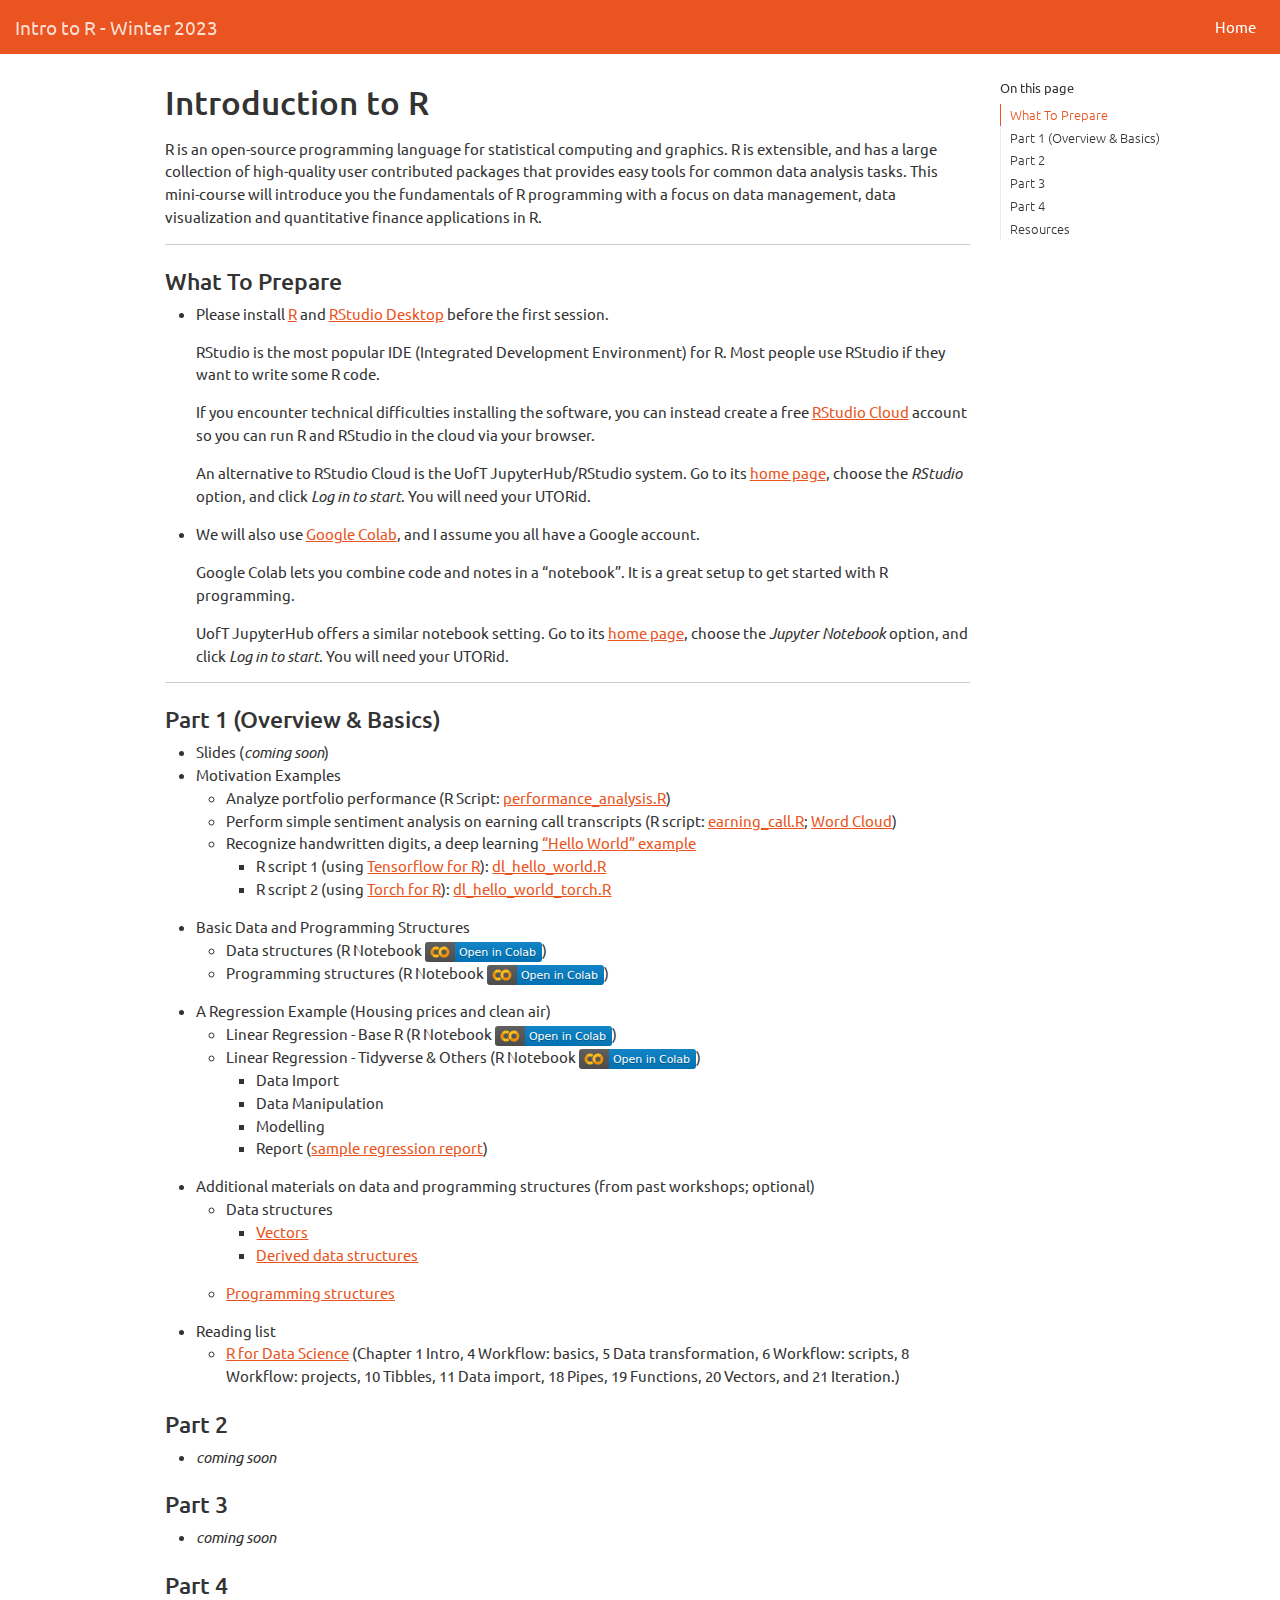
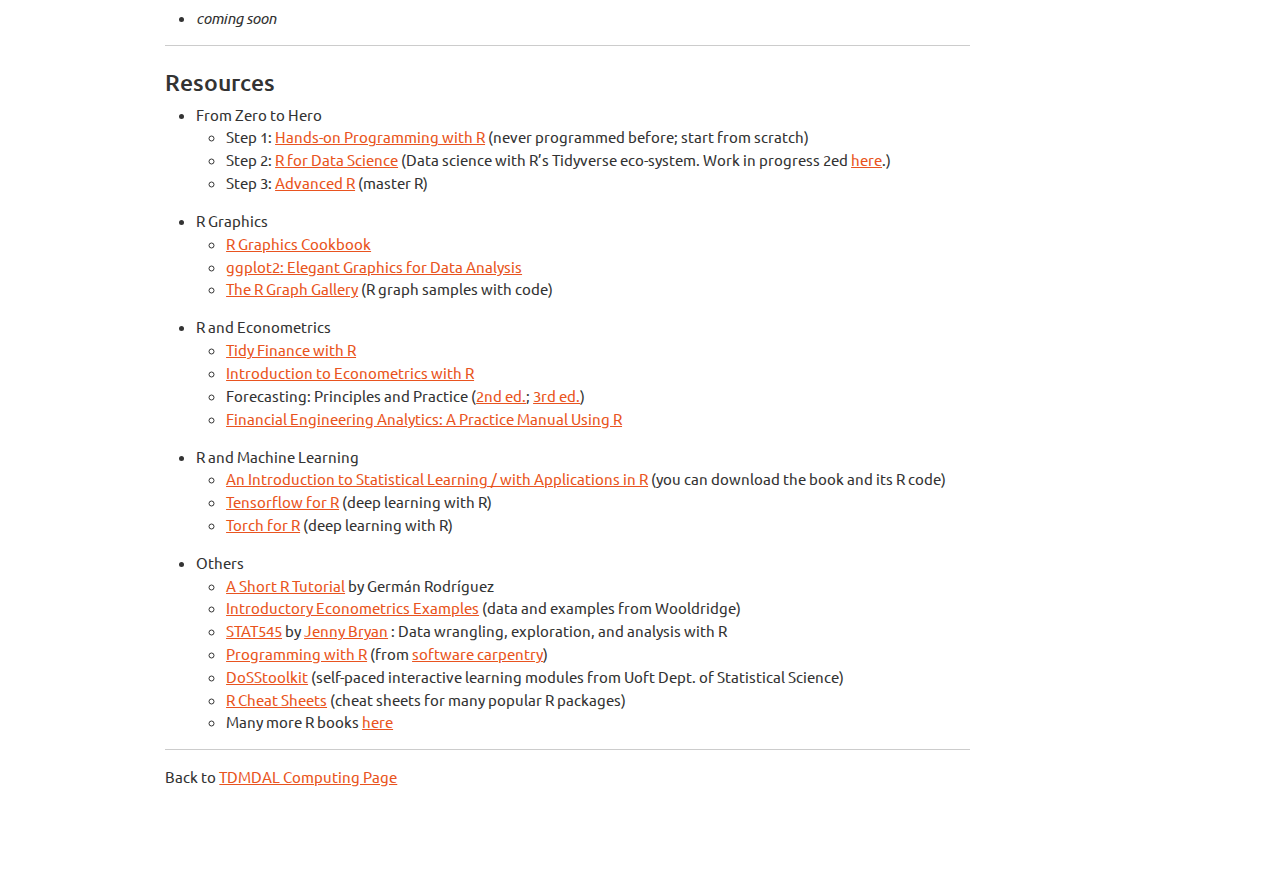
==== docs/index.html @ 6f4f8eb9 "initial commit" ====
<!DOCTYPE html>
<html xmlns="http://www.w3.org/1999/xhtml" lang="en" xml:lang="en"><head>

<meta charset="utf-8">
<meta name="generator" content="quarto-1.2.269">

<meta name="viewport" content="width=device-width, initial-scale=1.0, user-scalable=yes">


<title>Intro to R - Winter 2023 - Introduction to R</title>
<style>
code{white-space: pre-wrap;}
span.smallcaps{font-variant: small-caps;}
div.columns{display: flex; gap: min(4vw, 1.5em);}
div.column{flex: auto; overflow-x: auto;}
div.hanging-indent{margin-left: 1.5em; text-indent: -1.5em;}
ul.task-list{list-style: none;}
ul.task-list li input[type="checkbox"] {
  width: 0.8em;
  margin: 0 0.8em 0.2em -1.6em;
  vertical-align: middle;
}
</style>


<script src="site_libs/quarto-nav/quarto-nav.js"></script>
<script src="site_libs/quarto-nav/headroom.min.js"></script>
<script src="site_libs/clipboard/clipboard.min.js"></script>
<script src="site_libs/quarto-html/quarto.js"></script>
<script src="site_libs/quarto-html/popper.min.js"></script>
<script src="site_libs/quarto-html/tippy.umd.min.js"></script>
<script src="site_libs/quarto-html/anchor.min.js"></script>
<link href="site_libs/quarto-html/tippy.css" rel="stylesheet">
<link href="site_libs/quarto-html/quarto-syntax-highlighting.css" rel="stylesheet" id="quarto-text-highlighting-styles">
<script src="site_libs/bootstrap/bootstrap.min.js"></script>
<link href="site_libs/bootstrap/bootstrap-icons.css" rel="stylesheet">
<link href="site_libs/bootstrap/bootstrap.min.css" rel="stylesheet" id="quarto-bootstrap" data-mode="light">
<script id="quarto-search-options" type="application/json">{
  "language": {
    "search-no-results-text": "No results",
    "search-matching-documents-text": "matching documents",
    "search-copy-link-title": "Copy link to search",
    "search-hide-matches-text": "Hide additional matches",
    "search-more-match-text": "more match in this document",
    "search-more-matches-text": "more matches in this document",
    "search-clear-button-title": "Clear",
    "search-detached-cancel-button-title": "Cancel",
    "search-submit-button-title": "Submit"
  }
}</script>


<link rel="stylesheet" href="styles.css">
</head>

<body class="nav-fixed">

<div id="quarto-search-results"></div>
  <header id="quarto-header" class="headroom fixed-top">
    <nav class="navbar navbar-expand-lg navbar-dark ">
      <div class="navbar-container container-fluid">
      <div class="navbar-brand-container">
    <a class="navbar-brand" href="./index.html">
    <span class="navbar-title">Intro to R - Winter 2023</span>
    </a>
  </div>
          <button class="navbar-toggler" type="button" data-bs-toggle="collapse" data-bs-target="#navbarCollapse" aria-controls="navbarCollapse" aria-expanded="false" aria-label="Toggle navigation" onclick="if (window.quartoToggleHeadroom) { window.quartoToggleHeadroom(); }">
  <span class="navbar-toggler-icon"></span>
</button>
          <div class="collapse navbar-collapse" id="navbarCollapse">
            <ul class="navbar-nav navbar-nav-scroll ms-auto">
  <li class="nav-item">
    <a class="nav-link active" href="./index.html" aria-current="page">
 <span class="menu-text">Home</span></a>
  </li>  
</ul>
          </div> <!-- /navcollapse -->
      </div> <!-- /container-fluid -->
    </nav>
</header>
<!-- content -->
<div id="quarto-content" class="quarto-container page-columns page-rows-contents page-layout-article page-navbar">
<!-- sidebar -->
<!-- margin-sidebar -->
    <div id="quarto-margin-sidebar" class="sidebar margin-sidebar">
        <nav id="TOC" role="doc-toc" class="toc-active">
    <h2 id="toc-title">On this page</h2>
   
  <ul>
  <li><a href="#what-to-prepare" id="toc-what-to-prepare" class="nav-link active" data-scroll-target="#what-to-prepare">What To Prepare</a></li>
  <li><a href="#part-1-overview-basics" id="toc-part-1-overview-basics" class="nav-link" data-scroll-target="#part-1-overview-basics">Part 1 (Overview &amp; Basics)</a></li>
  <li><a href="#part-2" id="toc-part-2" class="nav-link" data-scroll-target="#part-2">Part 2</a></li>
  <li><a href="#part-3" id="toc-part-3" class="nav-link" data-scroll-target="#part-3">Part 3</a></li>
  <li><a href="#part-4" id="toc-part-4" class="nav-link" data-scroll-target="#part-4">Part 4</a></li>
  <li><a href="#resources" id="toc-resources" class="nav-link" data-scroll-target="#resources">Resources</a></li>
  </ul>
</nav>
    </div>
<!-- main -->
<main class="content" id="quarto-document-content">

<header id="title-block-header" class="quarto-title-block default">
<div class="quarto-title">
<h1 class="title">Introduction to R</h1>
</div>



<div class="quarto-title-meta">

    
  
    
  </div>
  

</header>

<p>R is an open-source programming language for statistical computing and graphics. R is extensible, and has a large collection of high-quality user contributed packages that provides easy tools for common data analysis tasks. This mini-course will introduce you the fundamentals of R programming with a focus on data management, data visualization and quantitative finance applications in R.</p>
<hr>
<section id="what-to-prepare" class="level3">
<h3 class="anchored" data-anchor-id="what-to-prepare">What To Prepare</h3>
<ul>
<li><p>Please install <a href="https://www.r-project.org/">R</a> and <a href="https://rstudio.com/products/rstudio/download/">RStudio Desktop</a> before the first session.</p>
<p>RStudio is the most popular IDE (Integrated Development Environment) for R. Most people use RStudio if they want to write some R code.</p>
<p>If you encounter technical difficulties installing the software, you can instead create a free <a href="https://rstudio.cloud/">RStudio Cloud</a> account so you can run R and RStudio in the cloud via your browser.</p>
<p>An alternative to RStudio Cloud is the UofT JupyterHub/RStudio system. Go to its <a href="https://jupyter.utoronto.ca/hub/login">home page</a>, choose the <em>RStudio</em> option, and click <em>Log in to start</em>. You will need your UTORid.</p></li>
<li><p>We will also use <a href="https://colab.to/r">Google Colab</a>, and I assume you all have a Google account.</p>
<p>Google Colab lets you combine code and notes in a “notebook”. It is a great setup to get started with R programming.</p>
<p>UofT JupyterHub offers a similar notebook setting. Go to its <a href="https://jupyter.utoronto.ca/hub/login">home page</a>, choose the <em>Jupyter Notebook</em> option, and click <em>Log in to start</em>. You will need your UTORid.</p></li>
</ul>
<hr>
</section>
<section id="part-1-overview-basics" class="level3">
<h3 class="anchored" data-anchor-id="part-1-overview-basics">Part 1 (Overview &amp; Basics)</h3>
<ul>
<li>Slides (<em>coming soon</em>)</li>
<li>Motivation Examples
<ul>
<li>Analyze portfolio performance (R Script: <a href="session_1/performance_analysis.R">performance_analysis.R</a>)</li>
<li>Perform simple sentiment analysis on earning call transcripts (R script: <a href="session_1/earning_call.R">earning_call.R</a>; <a href="session_1/msft_word_cloud.html">Word Cloud</a>)</li>
<li>Recognize handwritten digits, a deep learning <a href="https://tensorflow.rstudio.com/tutorials/beginners/">“Hello World” example</a>
<ul>
<li>R script 1 (using <a href="https://tensorflow.rstudio.com/">Tensorflow for R</a>): <a href="session_1/dl_hello_world.R">dl_hello_world.R</a></li>
<li>R script 2 (using <a href="https://torch.mlverse.org/">Torch for R</a>): <a href="session_1/dl_hello_world_torch.R">dl_hello_world_torch.R</a></li>
</ul></li>
</ul></li>
<li>Basic Data and Programming Structures
<ul>
<li>Data structures (R Notebook <a href="https://colab.research.google.com/github/tdmdal/r-workshop-202223-winter/blob/master/docs/session_1/R_Basic_Data_Structures.ipynb"><img src="colab-badge.svg" class="img-fluid"></a>)</li>
<li>Programming structures (R Notebook <a href="https://colab.research.google.com/github/tdmdal/r-workshop-202223-winter/blob/master/docs/session_1/R_Basic_Programming_Structures.ipynb"><img src="colab-badge.svg" class="img-fluid"></a>)</li>
</ul></li>
<li>A Regression Example (Housing prices and clean air)
<ul>
<li>Linear Regression - Base R (R Notebook <a href="https://colab.research.google.com/github/tdmdal/r-workshop-202223-winter/blob/master/docs/session_1/Housing_Prices_Regression_Analysis_(with_base_R).ipynb"><img src="colab-badge.svg" class="img-fluid"></a>)</li>
<li>Linear Regression - Tidyverse &amp; Others (R Notebook <a href="https://colab.research.google.com/github/tdmdal/r-workshop-202223-winter/blob/master/docs/session_1/Housing_Prices_Regression_Analysis_(with_Tidyverse_and_Others).ipynb"><img src="colab-badge.svg" class="img-fluid"></a>)
<ul>
<li>Data Import</li>
<li>Data Manipulation</li>
<li>Modelling</li>
<li>Report (<a href="session_1/result.html">sample regression report</a>)</li>
</ul></li>
</ul></li>
<li>Additional materials on data and programming structures (from past workshops; optional)
<ul>
<li>Data structures
<ul>
<li><a href="extra_material/part1_1_vector.html">Vectors</a></li>
<li><a href="extra_material/part1_2_derived_ds.html">Derived data structures</a></li>
</ul></li>
<li><a href="extra_material/part1_3_function.html">Programming structures</a></li>
</ul></li>
<li>Reading list
<ul>
<li><a href="https://r4ds.had.co.nz/">R for Data Science</a> (Chapter 1 Intro, 4 Workflow: basics, 5 Data transformation, 6 Workflow: scripts, 8 Workflow: projects, 10 Tibbles, 11 Data import, 18 Pipes, 19 Functions, 20 Vectors, and 21 Iteration.)</li>
</ul></li>
</ul>
</section>
<section id="part-2" class="level3">
<h3 class="anchored" data-anchor-id="part-2">Part 2</h3>
<ul>
<li><em>coming soon</em></li>
</ul>
</section>
<section id="part-3" class="level3">
<h3 class="anchored" data-anchor-id="part-3">Part 3</h3>
<ul>
<li><em>coming soon</em></li>
</ul>
</section>
<section id="part-4" class="level3">
<h3 class="anchored" data-anchor-id="part-4">Part 4</h3>
<ul>
<li><em>coming soon</em></li>
</ul>
<hr>
</section>
<section id="resources" class="level3">
<h3 class="anchored" data-anchor-id="resources">Resources</h3>
<ul>
<li>From Zero to Hero
<ul>
<li>Step 1: <a href="https://rstudio-education.github.io/hopr/">Hands-on Programming with R</a> (never programmed before; start from scratch)</li>
<li>Step 2: <a href="https://r4ds.had.co.nz/">R for Data Science</a> (Data science with R’s Tidyverse eco-system. Work in progress 2ed <a href="https://r4ds.hadley.nz/">here</a>.)</li>
<li>Step 3: <a href="https://adv-r.hadley.nz/">Advanced R</a> (master R)</li>
</ul></li>
<li>R Graphics
<ul>
<li><a href="https://r-graphics.org/">R Graphics Cookbook</a></li>
<li><a href="https://ggplot2-book.org/">ggplot2: Elegant Graphics for Data Analysis</a></li>
<li><a href="https://www.r-graph-gallery.com/">The R Graph Gallery</a> (R graph samples with code)</li>
</ul></li>
<li>R and Econometrics
<ul>
<li><a href="https://www.tidy-finance.org/index.html">Tidy Finance with R</a></li>
<li><a href="https://www.econometrics-with-r.org/">Introduction to Econometrics with R</a></li>
<li>Forecasting: Principles and Practice (<a href="https://otexts.com/fpp2/">2nd ed.</a>; <a href="https://otexts.com/fpp3/">3rd ed.</a>)</li>
<li><a href="https://bookdown.org/wfoote01/faur/">Financial Engineering Analytics: A Practice Manual Using R</a></li>
</ul></li>
<li>R and Machine Learning
<ul>
<li><a href="https://www.statlearning.com/">An Introduction to Statistical Learning / with Applications in R</a> (you can download the book and its R code)</li>
<li><a href="https://tensorflow.rstudio.com/">Tensorflow for R</a> (deep learning with R)</li>
<li><a href="https://torch.mlverse.org/">Torch for R</a> (deep learning with R)</li>
</ul></li>
<li>Others
<ul>
<li><a href="https://data.princeton.edu/R">A Short R Tutorial</a> by Germán Rodríguez</li>
<li><a href="https://justinmshea.github.io/wooldridge/articles/Introductory-Econometrics-Examples.html">Introductory Econometrics Examples</a> (data and examples from Wooldridge)</li>
<li><a href="https://stat545.com/">STAT545</a> by <a href="https://jennybryan.org/">Jenny Bryan</a> : Data wrangling, exploration, and analysis with R</li>
<li><a href="https://swcarpentry.github.io/r-novice-inflammation/">Programming with R</a> (from <a href="https://software-carpentry.org/">software carpentry</a>)</li>
<li><a href="https://dosstoolkit.com/">DoSStoolkit</a> (self-paced interactive learning modules from Uoft Dept. of Statistical Science)</li>
<li><a href="https://www.rstudio.com/resources/cheatsheets/">R Cheat Sheets</a> (cheat sheets for many popular R packages)</li>
<li>Many more R books <a href="https://bookdown.org/">here</a></li>
</ul></li>
</ul>
<hr>
<p>Back to <a href="https://tdmdal.github.io/">TDMDAL Computing Page</a></p>


</section>

</main> <!-- /main -->
<script id="quarto-html-after-body" type="application/javascript">
window.document.addEventListener("DOMContentLoaded", function (event) {
  const toggleBodyColorMode = (bsSheetEl) => {
    const mode = bsSheetEl.getAttribute("data-mode");
    const bodyEl = window.document.querySelector("body");
    if (mode === "dark") {
      bodyEl.classList.add("quarto-dark");
      bodyEl.classList.remove("quarto-light");
    } else {
      bodyEl.classList.add("quarto-light");
      bodyEl.classList.remove("quarto-dark");
    }
  }
  const toggleBodyColorPrimary = () => {
    const bsSheetEl = window.document.querySelector("link#quarto-bootstrap");
    if (bsSheetEl) {
      toggleBodyColorMode(bsSheetEl);
    }
  }
  toggleBodyColorPrimary();  
  const icon = "";
  const anchorJS = new window.AnchorJS();
  anchorJS.options = {
    placement: 'right',
    icon: icon
  };
  anchorJS.add('.anchored');
  const clipboard = new window.ClipboardJS('.code-copy-button', {
    target: function(trigger) {
      return trigger.previousElementSibling;
    }
  });
  clipboard.on('success', function(e) {
    // button target
    const button = e.trigger;
    // don't keep focus
    button.blur();
    // flash "checked"
    button.classList.add('code-copy-button-checked');
    var currentTitle = button.getAttribute("title");
    button.setAttribute("title", "Copied!");
    let tooltip;
    if (window.bootstrap) {
      button.setAttribute("data-bs-toggle", "tooltip");
      button.setAttribute("data-bs-placement", "left");
      button.setAttribute("data-bs-title", "Copied!");
      tooltip = new bootstrap.Tooltip(button, 
        { trigger: "manual", 
          customClass: "code-copy-button-tooltip",
          offset: [0, -8]});
      tooltip.show();    
    }
    setTimeout(function() {
      if (tooltip) {
        tooltip.hide();
        button.removeAttribute("data-bs-title");
        button.removeAttribute("data-bs-toggle");
        button.removeAttribute("data-bs-placement");
      }
      button.setAttribute("title", currentTitle);
      button.classList.remove('code-copy-button-checked');
    }, 1000);
    // clear code selection
    e.clearSelection();
  });
  function tippyHover(el, contentFn) {
    const config = {
      allowHTML: true,
      content: contentFn,
      maxWidth: 500,
      delay: 100,
      arrow: false,
      appendTo: function(el) {
          return el.parentElement;
      },
      interactive: true,
      interactiveBorder: 10,
      theme: 'quarto',
      placement: 'bottom-start'
    };
    window.tippy(el, config); 
  }
  const noterefs = window.document.querySelectorAll('a[role="doc-noteref"]');
  for (var i=0; i<noterefs.length; i++) {
    const ref = noterefs[i];
    tippyHover(ref, function() {
      // use id or data attribute instead here
      let href = ref.getAttribute('data-footnote-href') || ref.getAttribute('href');
      try { href = new URL(href).hash; } catch {}
      const id = href.replace(/^#\/?/, "");
      const note = window.document.getElementById(id);
      return note.innerHTML;
    });
  }
  const findCites = (el) => {
    const parentEl = el.parentElement;
    if (parentEl) {
      const cites = parentEl.dataset.cites;
      if (cites) {
        return {
          el,
          cites: cites.split(' ')
        };
      } else {
        return findCites(el.parentElement)
      }
    } else {
      return undefined;
    }
  };
  var bibliorefs = window.document.querySelectorAll('a[role="doc-biblioref"]');
  for (var i=0; i<bibliorefs.length; i++) {
    const ref = bibliorefs[i];
    const citeInfo = findCites(ref);
    if (citeInfo) {
      tippyHover(citeInfo.el, function() {
        var popup = window.document.createElement('div');
        citeInfo.cites.forEach(function(cite) {
          var citeDiv = window.document.createElement('div');
          citeDiv.classList.add('hanging-indent');
          citeDiv.classList.add('csl-entry');
          var biblioDiv = window.document.getElementById('ref-' + cite);
          if (biblioDiv) {
            citeDiv.innerHTML = biblioDiv.innerHTML;
          }
          popup.appendChild(citeDiv);
        });
        return popup.innerHTML;
      });
    }
  }
});
</script>
</div> <!-- /content -->



</body></html>
---- docs/site_libs/quarto-html/tippy.css ----
.tippy-box[data-animation=fade][data-state=hidden]{opacity:0}[data-tippy-root]{max-width:calc(100vw - 10px)}.tippy-box{position:relative;background-color:#333;color:#fff;border-radius:4px;font-size:14px;line-height:1.4;white-space:normal;outline:0;transition-property:transform,visibility,opacity}.tippy-box[data-placement^=top]>.tippy-arrow{bottom:0}.tippy-box[data-placement^=top]>.tippy-arrow:before{bottom:-7px;left:0;border-width:8px 8px 0;border-top-color:initial;transform-origin:center top}.tippy-box[data-placement^=bottom]>.tippy-arrow{top:0}.tippy-box[data-placement^=bottom]>.tippy-arrow:before{top:-7px;left:0;border-width:0 8px 8px;border-bottom-color:initial;transform-origin:center bottom}.tippy-box[data-placement^=left]>.tippy-arrow{right:0}.tippy-box[data-placement^=left]>.tippy-arrow:before{border-width:8px 0 8px 8px;border-left-color:initial;right:-7px;transform-origin:center left}.tippy-box[data-placement^=right]>.tippy-arrow{left:0}.tippy-box[data-placement^=right]>.tippy-arrow:before{left:-7px;border-width:8px 8px 8px 0;border-right-color:initial;transform-origin:center right}.tippy-box[data-inertia][data-state=visible]{transition-timing-function:cubic-bezier(.54,1.5,.38,1.11)}.tippy-arrow{width:16px;height:16px;color:#333}.tippy-arrow:before{content:"";position:absolute;border-color:transparent;border-style:solid}.tippy-content{position:relative;padding:5px 9px;z-index:1}
---- docs/site_libs/quarto-html/quarto-syntax-highlighting.css ----
/* quarto syntax highlight colors */
:root {
  --quarto-hl-ot-color: #003B4F;
  --quarto-hl-at-color: #657422;
  --quarto-hl-ss-color: #20794D;
  --quarto-hl-an-color: #5E5E5E;
  --quarto-hl-fu-color: #4758AB;
  --quarto-hl-st-color: #20794D;
  --quarto-hl-cf-color: #003B4F;
  --quarto-hl-op-color: #5E5E5E;
  --quarto-hl-er-color: #AD0000;
  --quarto-hl-bn-color: #AD0000;
  --quarto-hl-al-color: #AD0000;
  --quarto-hl-va-color: #111111;
  --quarto-hl-bu-color: inherit;
  --quarto-hl-ex-color: inherit;
  --quarto-hl-pp-color: #AD0000;
  --quarto-hl-in-color: #5E5E5E;
  --quarto-hl-vs-color: #20794D;
  --quarto-hl-wa-color: #5E5E5E;
  --quarto-hl-do-color: #5E5E5E;
  --quarto-hl-im-color: #00769E;
  --quarto-hl-ch-color: #20794D;
  --quarto-hl-dt-color: #AD0000;
  --quarto-hl-fl-color: #AD0000;
  --quarto-hl-co-color: #5E5E5E;
  --quarto-hl-cv-color: #5E5E5E;
  --quarto-hl-cn-color: #8f5902;
  --quarto-hl-sc-color: #5E5E5E;
  --quarto-hl-dv-color: #AD0000;
  --quarto-hl-kw-color: #003B4F;
}

/* other quarto variables */
:root {
  --quarto-font-monospace: SFMono-Regular, Menlo, Monaco, Consolas, "Liberation Mono", "Courier New", monospace;
}

pre > code.sourceCode > span {
  color: #003B4F;
}

code span {
  color: #003B4F;
}

code.sourceCode > span {
  color: #003B4F;
}

div.sourceCode,
div.sourceCode pre.sourceCode {
  color: #003B4F;
}

code span.ot {
  color: #003B4F;
}

code span.at {
  color: #657422;
}

code span.ss {
  color: #20794D;
}

code span.an {
  color: #5E5E5E;
}

code span.fu {
  color: #4758AB;
}

code span.st {
  color: #20794D;
}

code span.cf {
  color: #003B4F;
}

code span.op {
  color: #5E5E5E;
}

code span.er {
  color: #AD0000;
}

code span.bn {
  color: #AD0000;
}

code span.al {
  color: #AD0000;
}

code span.va {
  color: #111111;
}

code span.pp {
  color: #AD0000;
}

code span.in {
  color: #5E5E5E;
}

code span.vs {
  color: #20794D;
}

code span.wa {
  color: #5E5E5E;
  font-style: italic;
}

code span.do {
  color: #5E5E5E;
  font-style: italic;
}

code span.im {
  color: #00769E;
}

code span.ch {
  color: #20794D;
}

code span.dt {
  color: #AD0000;
}

code span.fl {
  color: #AD0000;
}

code span.co {
  color: #5E5E5E;
}

code span.cv {
  color: #5E5E5E;
  font-style: italic;
}

code span.cn {
  color: #8f5902;
}

code span.sc {
  color: #5E5E5E;
}

code span.dv {
  color: #AD0000;
}

code span.kw {
  color: #003B4F;
}

.prevent-inlining {
  content: "</";
}

/*# sourceMappingURL=debc5d5d77c3f9108843748ff7464032.css.map */
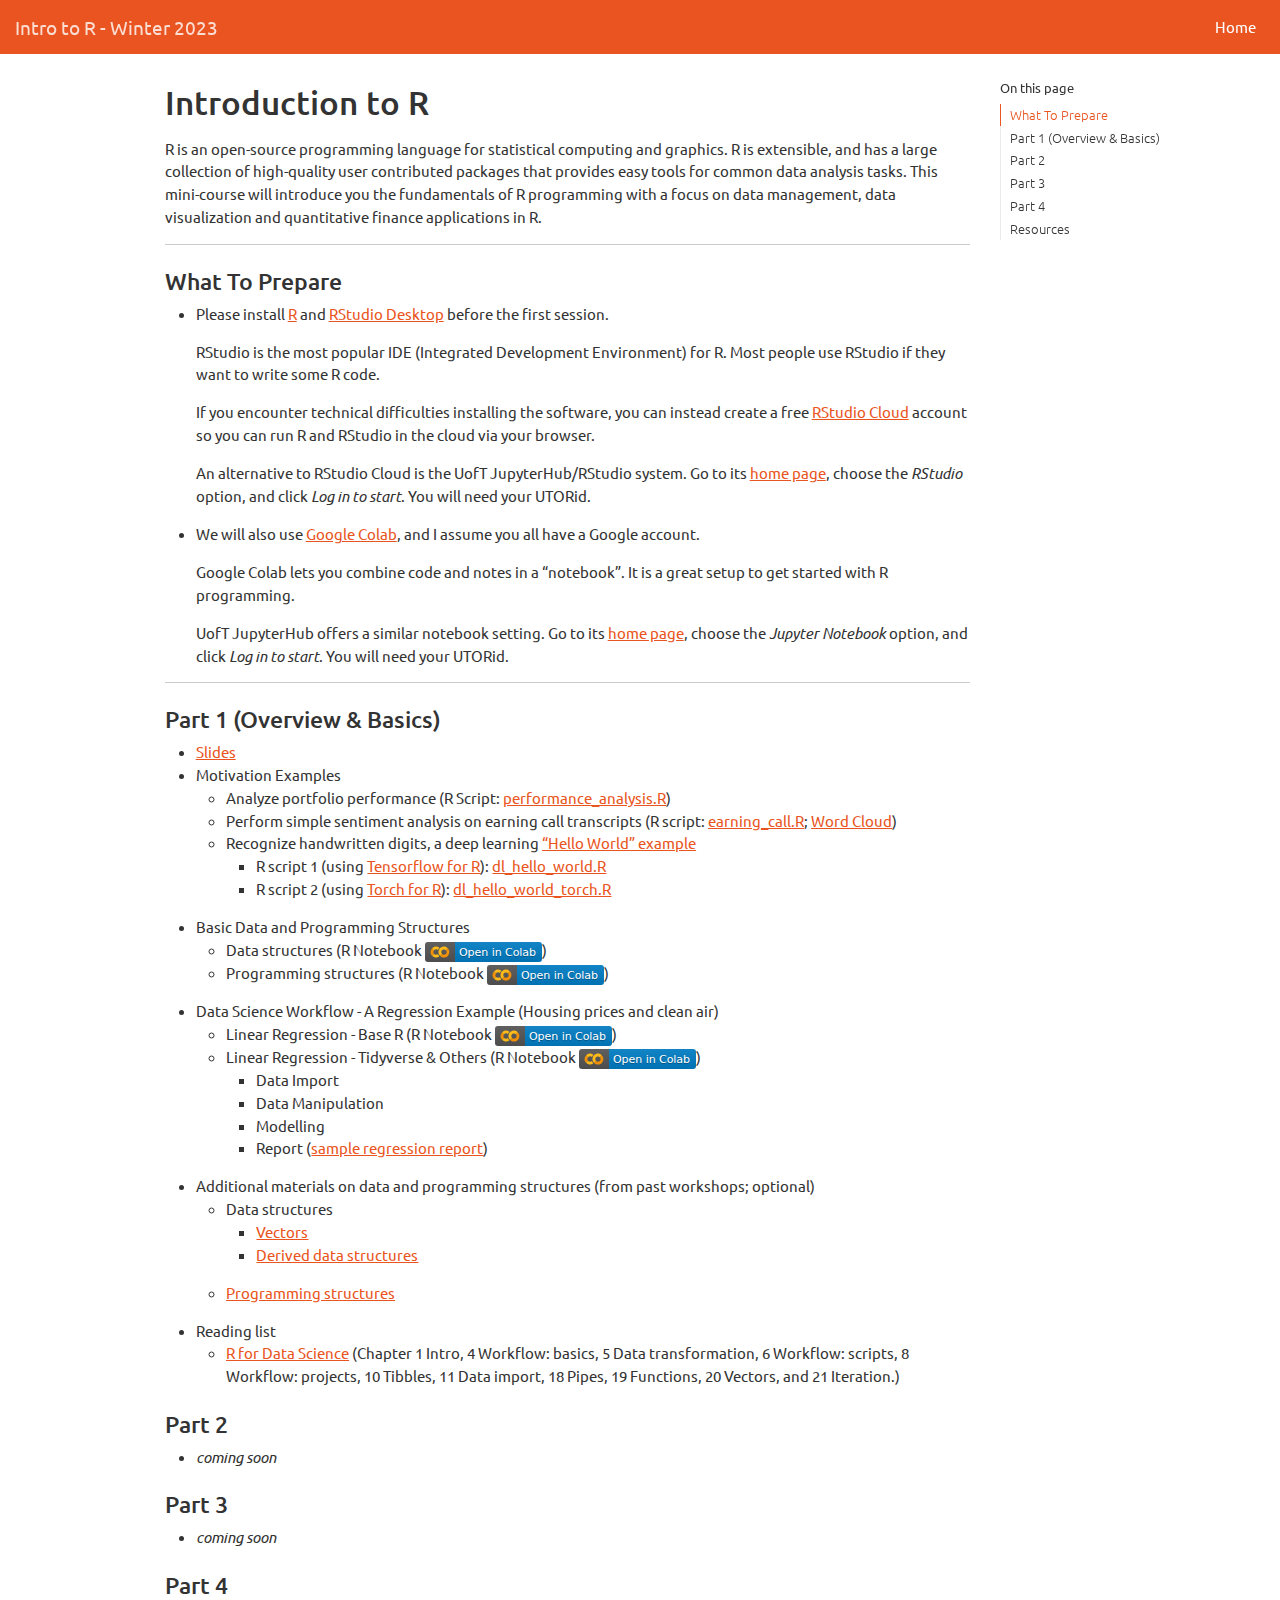
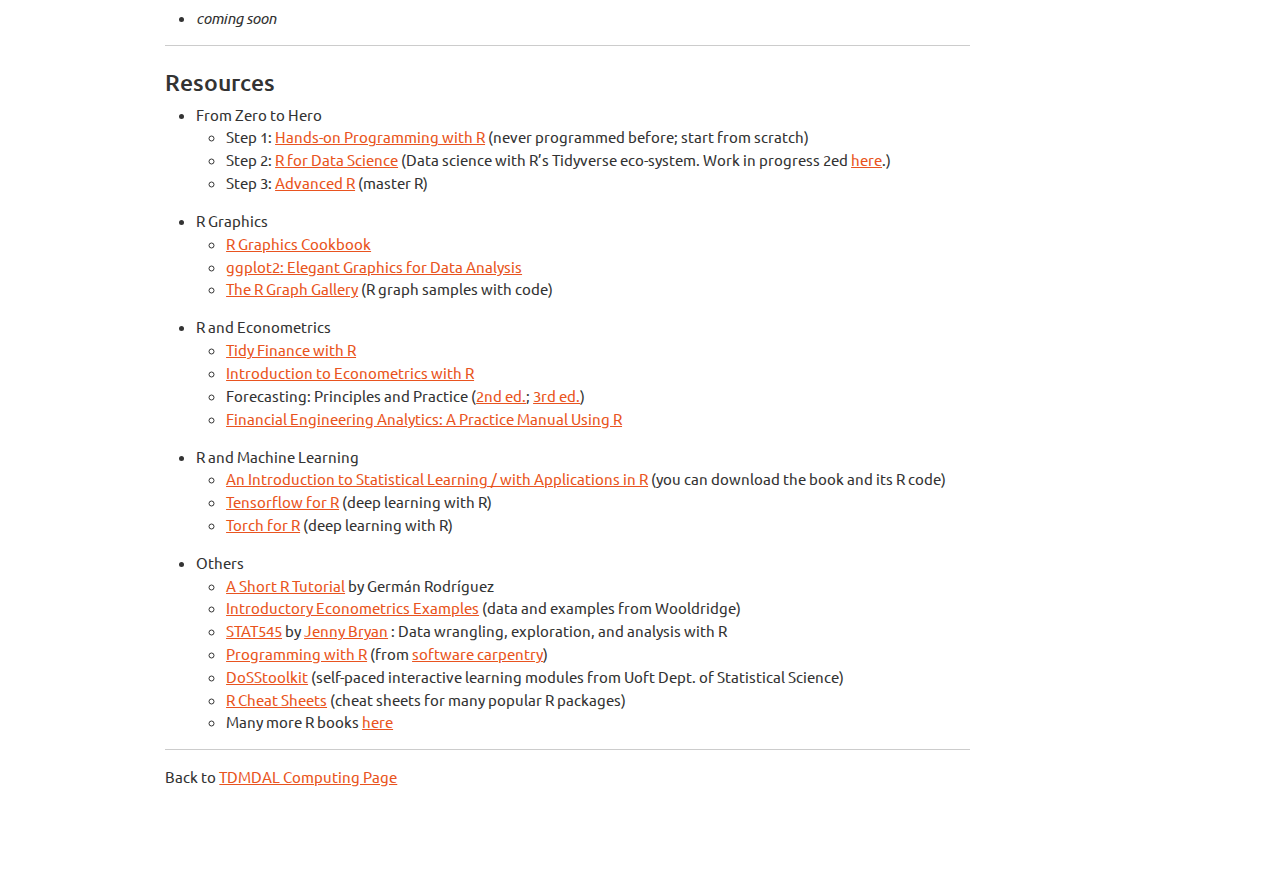
==== commit 6c61d8bb: "added part 1 slides" ====
--- a/docs/index.html
+++ b/docs/index.html
@@ -134,7 +134,7 @@
 <section id="part-1-overview-basics" class="level3">
 <h3 class="anchored" data-anchor-id="part-1-overview-basics">Part 1 (Overview &amp; Basics)</h3>
 <ul>
-<li>Slides (<em>coming soon</em>)</li>
+<li><a href="r_intro.pdf">Slides</a></li>
 <li>Motivation Examples
 <ul>
 <li>Analyze portfolio performance (R Script: <a href="session_1/performance_analysis.R">performance_analysis.R</a>)</li>
@@ -150,7 +150,7 @@
 <li>Data structures (R Notebook <a href="https://colab.research.google.com/github/tdmdal/r-workshop-202223-winter/blob/master/docs/session_1/R_Basic_Data_Structures.ipynb"><img src="colab-badge.svg" class="img-fluid"></a>)</li>
 <li>Programming structures (R Notebook <a href="https://colab.research.google.com/github/tdmdal/r-workshop-202223-winter/blob/master/docs/session_1/R_Basic_Programming_Structures.ipynb"><img src="colab-badge.svg" class="img-fluid"></a>)</li>
 </ul></li>
-<li>A Regression Example (Housing prices and clean air)
+<li>Data Science Workflow - A Regression Example (Housing prices and clean air)
 <ul>
 <li>Linear Regression - Base R (R Notebook <a href="https://colab.research.google.com/github/tdmdal/r-workshop-202223-winter/blob/master/docs/session_1/Housing_Prices_Regression_Analysis_(with_base_R).ipynb"><img src="colab-badge.svg" class="img-fluid"></a>)</li>
 <li>Linear Regression - Tidyverse &amp; Others (R Notebook <a href="https://colab.research.google.com/github/tdmdal/r-workshop-202223-winter/blob/master/docs/session_1/Housing_Prices_Regression_Analysis_(with_Tidyverse_and_Others).ipynb"><img src="colab-badge.svg" class="img-fluid"></a>)
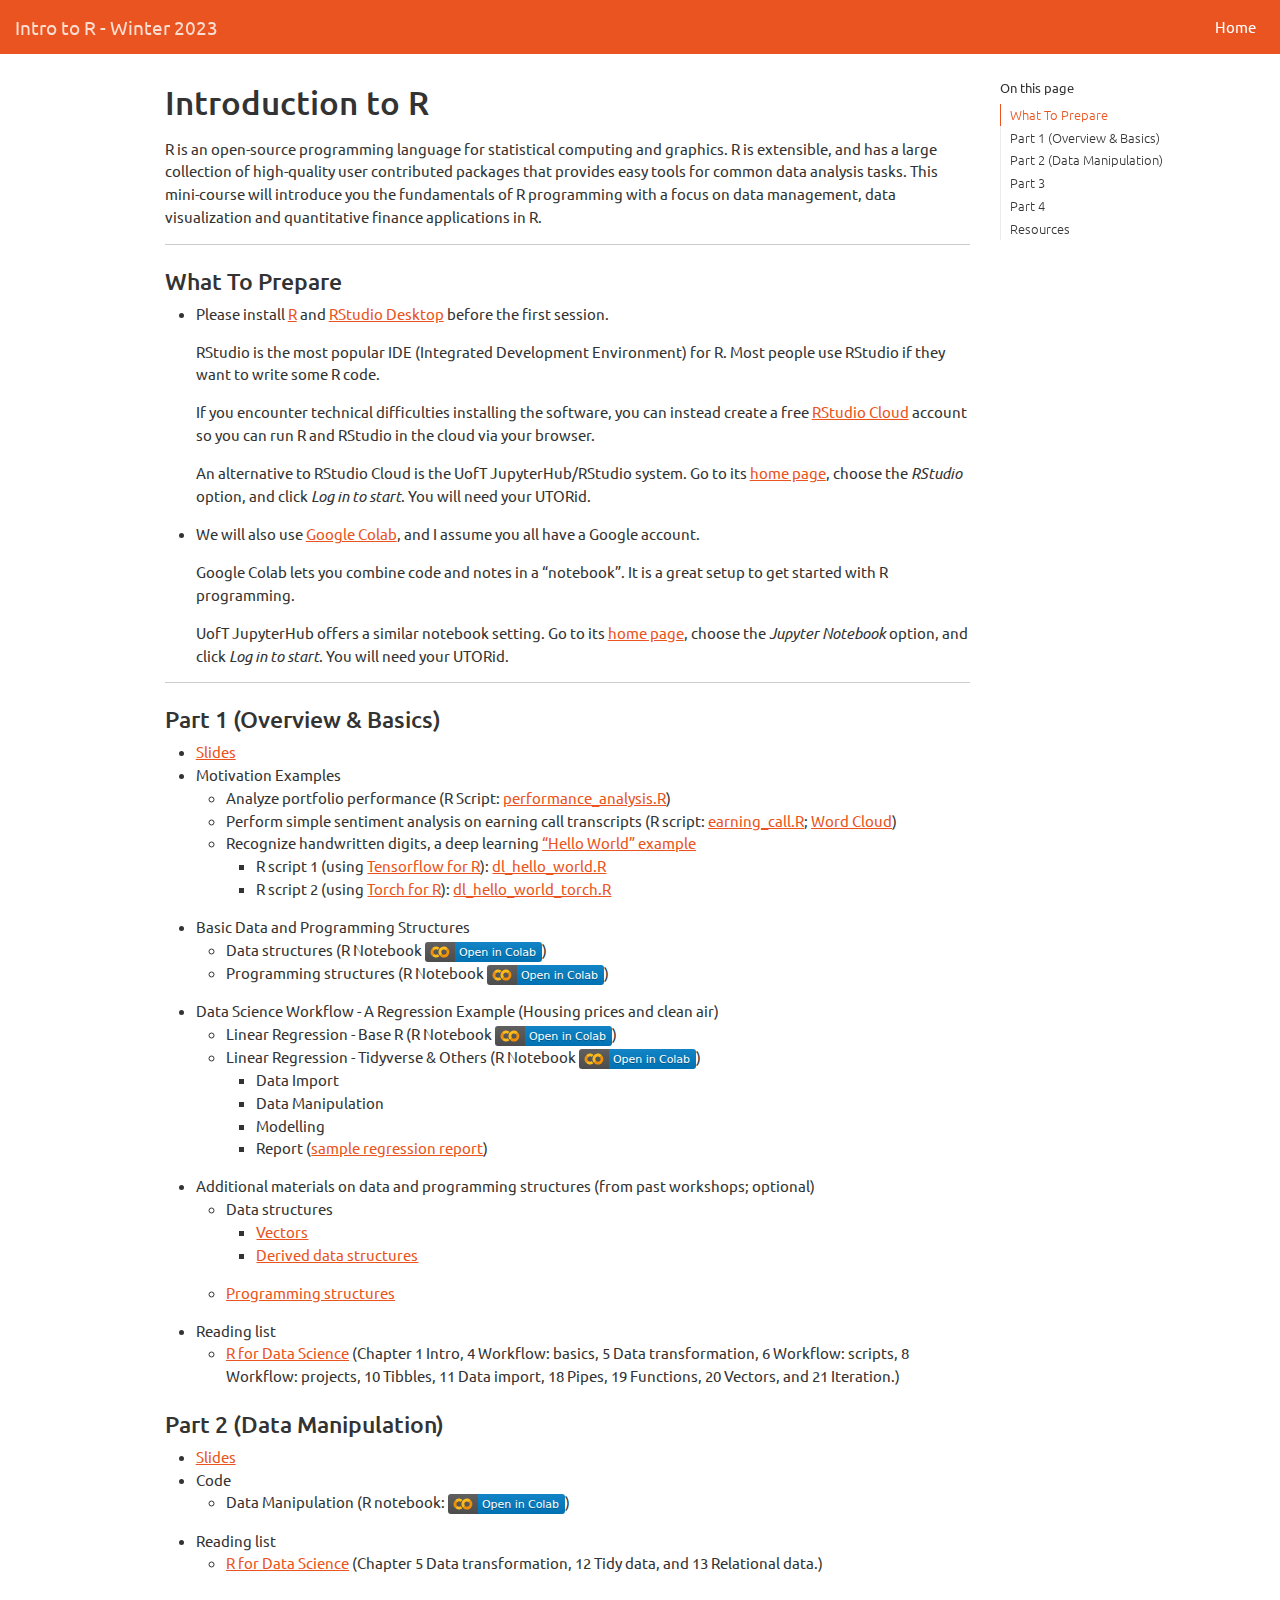
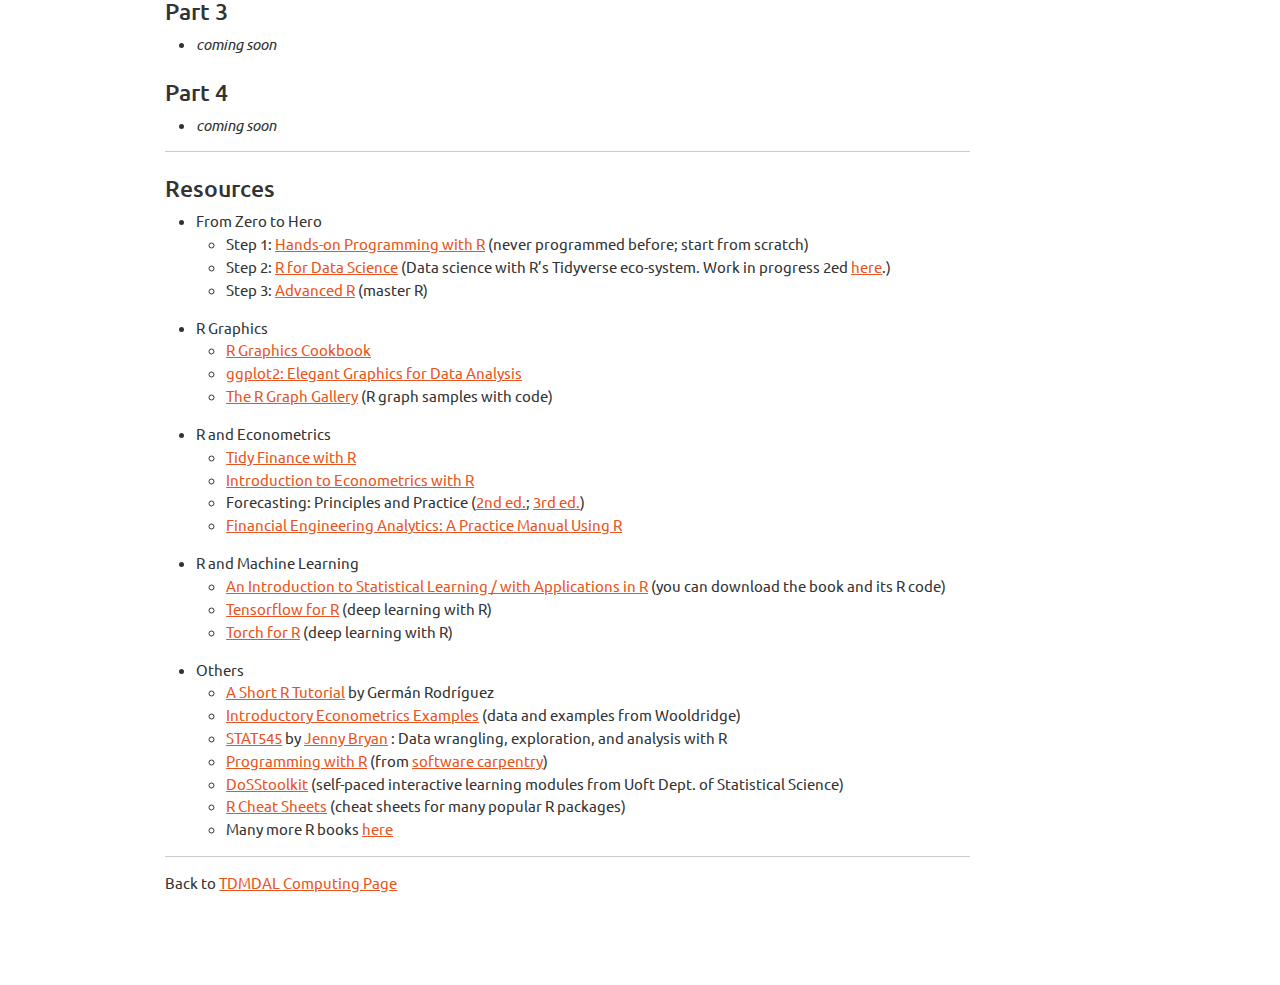
==== commit 7f8bdea6: "added part 2 material" ====
--- a/docs/index.html
+++ b/docs/index.html
@@ -89,7 +89,7 @@
   <ul>
   <li><a href="#what-to-prepare" id="toc-what-to-prepare" class="nav-link active" data-scroll-target="#what-to-prepare">What To Prepare</a></li>
   <li><a href="#part-1-overview-basics" id="toc-part-1-overview-basics" class="nav-link" data-scroll-target="#part-1-overview-basics">Part 1 (Overview &amp; Basics)</a></li>
-  <li><a href="#part-2" id="toc-part-2" class="nav-link" data-scroll-target="#part-2">Part 2</a></li>
+  <li><a href="#part-2-data-manipulation" id="toc-part-2-data-manipulation" class="nav-link" data-scroll-target="#part-2-data-manipulation">Part 2 (Data Manipulation)</a></li>
   <li><a href="#part-3" id="toc-part-3" class="nav-link" data-scroll-target="#part-3">Part 3</a></li>
   <li><a href="#part-4" id="toc-part-4" class="nav-link" data-scroll-target="#part-4">Part 4</a></li>
   <li><a href="#resources" id="toc-resources" class="nav-link" data-scroll-target="#resources">Resources</a></li>
@@ -176,10 +176,18 @@
 </ul></li>
 </ul>
 </section>
-<section id="part-2" class="level3">
-<h3 class="anchored" data-anchor-id="part-2">Part 2</h3>
-<ul>
-<li><em>coming soon</em></li>
+<section id="part-2-data-manipulation" class="level3">
+<h3 class="anchored" data-anchor-id="part-2-data-manipulation">Part 2 (Data Manipulation)</h3>
+<ul>
+<li><a href="r_data_manipulation.pdf">Slides</a></li>
+<li>Code
+<ul>
+<li>Data Manipulation (R notebook: <a href="https://colab.research.google.com/github/tdmdal/r-workshop-202223-winter/blob/master/docs/session_2/part2_data_manipulation.ipynb"><img src="colab-badge.svg" class="img-fluid"></a>)</li>
+</ul></li>
+<li>Reading list
+<ul>
+<li><a href="https://r4ds.had.co.nz/">R for Data Science</a> (Chapter 5 Data transformation, 12 Tidy data, and 13 Relational data.)</li>
+</ul></li>
 </ul>
 </section>
 <section id="part-3" class="level3">
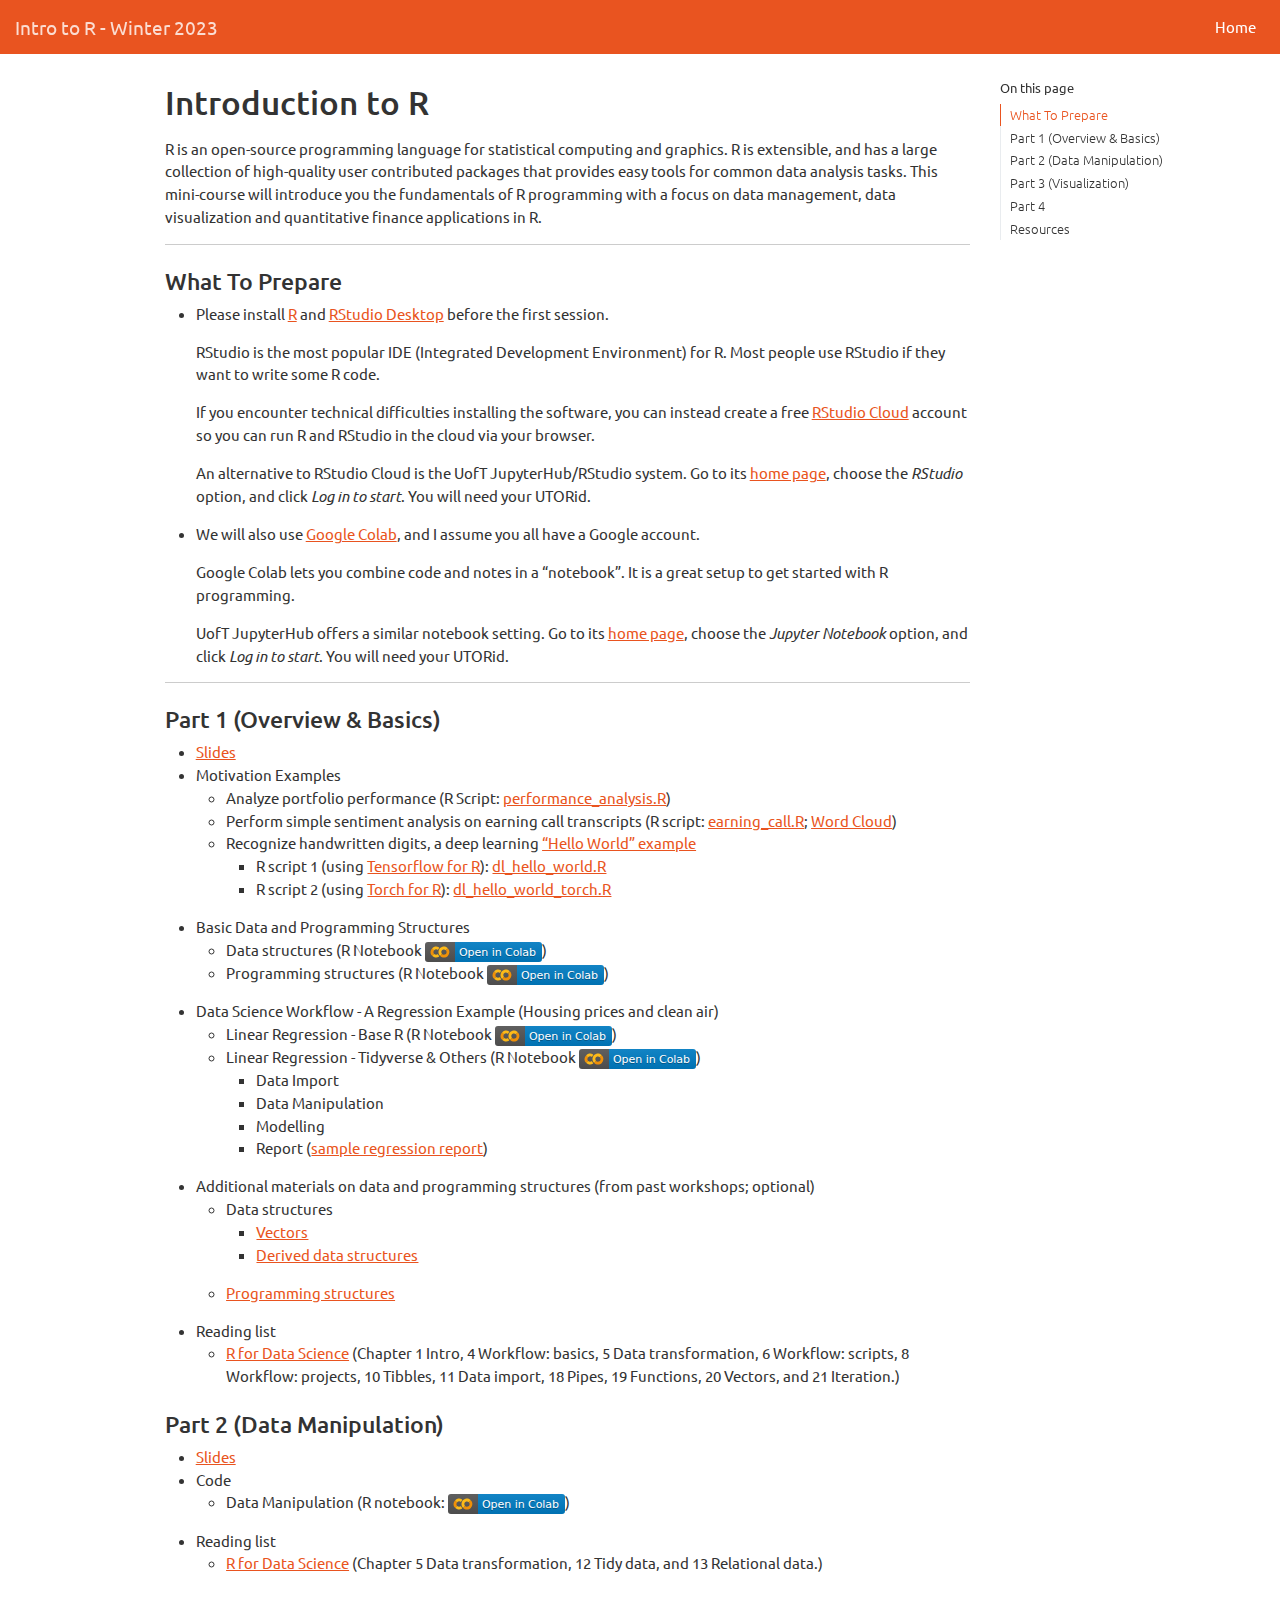
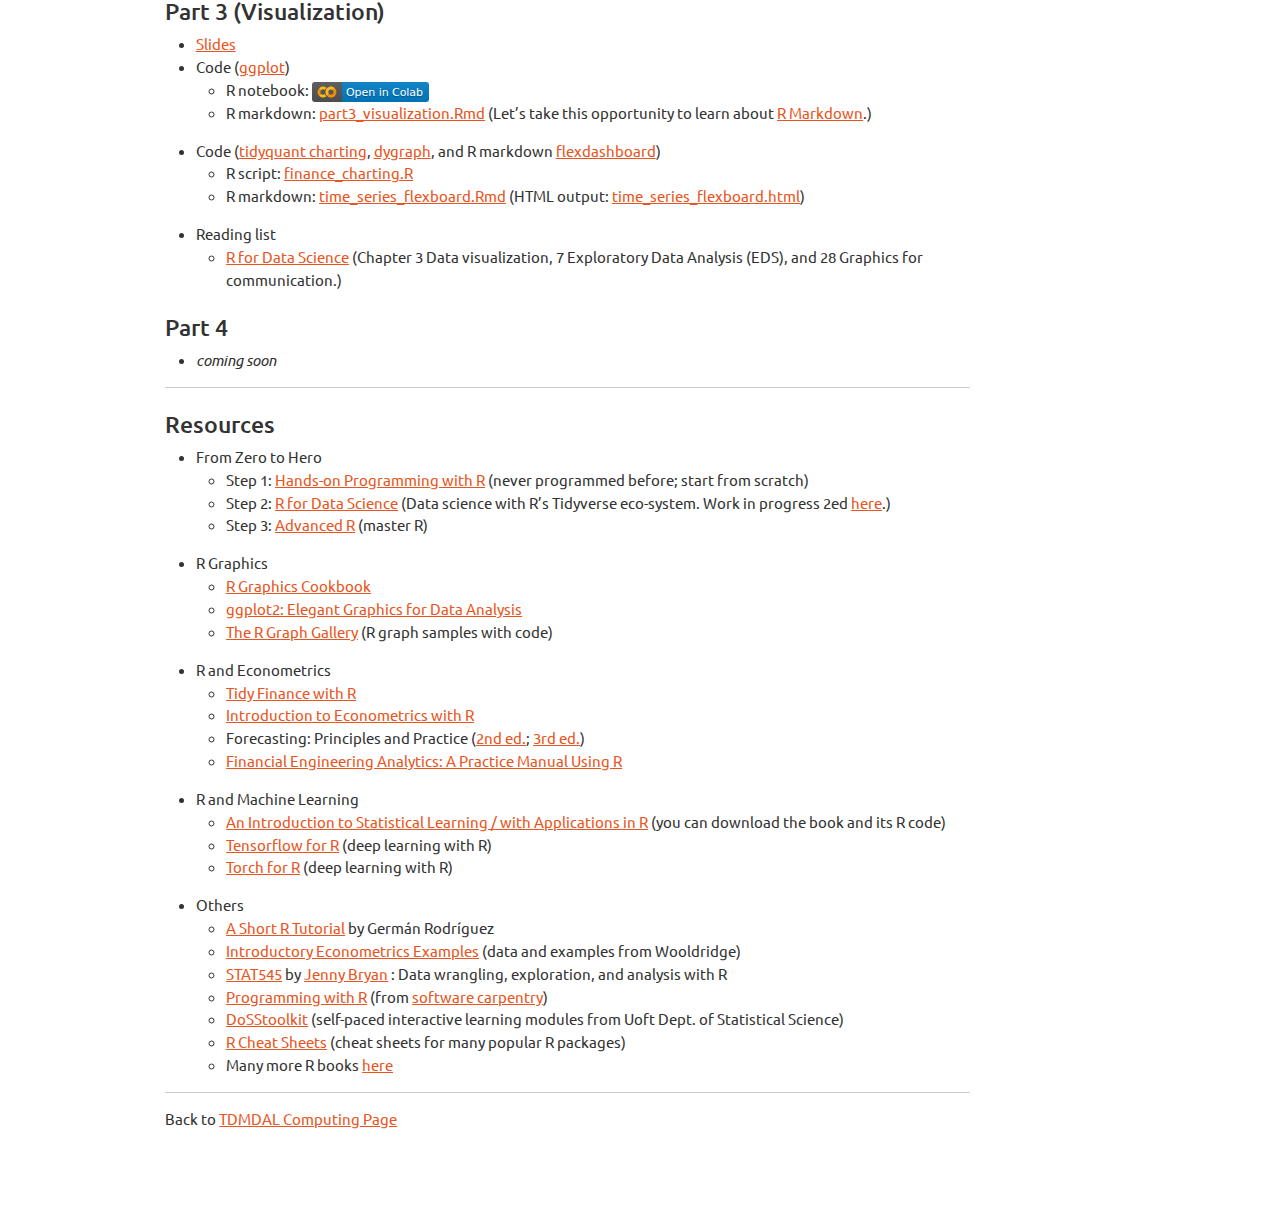
==== commit b6163370: "added part 3 materials" ====
--- a/docs/index.html
+++ b/docs/index.html
@@ -90,7 +90,7 @@
   <li><a href="#what-to-prepare" id="toc-what-to-prepare" class="nav-link active" data-scroll-target="#what-to-prepare">What To Prepare</a></li>
   <li><a href="#part-1-overview-basics" id="toc-part-1-overview-basics" class="nav-link" data-scroll-target="#part-1-overview-basics">Part 1 (Overview &amp; Basics)</a></li>
   <li><a href="#part-2-data-manipulation" id="toc-part-2-data-manipulation" class="nav-link" data-scroll-target="#part-2-data-manipulation">Part 2 (Data Manipulation)</a></li>
-  <li><a href="#part-3" id="toc-part-3" class="nav-link" data-scroll-target="#part-3">Part 3</a></li>
+  <li><a href="#part-3-visualization" id="toc-part-3-visualization" class="nav-link" data-scroll-target="#part-3-visualization">Part 3 (Visualization)</a></li>
   <li><a href="#part-4" id="toc-part-4" class="nav-link" data-scroll-target="#part-4">Part 4</a></li>
   <li><a href="#resources" id="toc-resources" class="nav-link" data-scroll-target="#resources">Resources</a></li>
   </ul>
@@ -190,10 +190,24 @@
 </ul></li>
 </ul>
 </section>
-<section id="part-3" class="level3">
-<h3 class="anchored" data-anchor-id="part-3">Part 3</h3>
-<ul>
-<li><em>coming soon</em></li>
+<section id="part-3-visualization" class="level3">
+<h3 class="anchored" data-anchor-id="part-3-visualization">Part 3 (Visualization)</h3>
+<ul>
+<li><a href="r_visualization.pdf">Slides</a></li>
+<li>Code (<a href="https://ggplot2.tidyverse.org/index.html">ggplot</a>)
+<ul>
+<li>R notebook: <a href="https://colab.research.google.com/github/tdmdal/r-workshop-202223-winter/blob/master/docs/session_3/part3_visualization.ipynb"><img src="colab-badge.svg" class="img-fluid"></a></li>
+<li>R markdown: <a href="session_3/part3_visualization.Rmd">part3_visualization.Rmd</a> (Let’s take this opportunity to learn about <a href="https://rmarkdown.rstudio.com/lesson-1.html">R Markdown</a>.)</li>
+</ul></li>
+<li>Code (<a href="https://business-science.github.io/tidyquant/articles/TQ04-charting-with-tidyquant.html">tidyquant charting</a>, <a href="https://rstudio.github.io/dygraphs/">dygraph</a>, and R markdown <a href="https://rmarkdown.rstudio.com/flexdashboard/">flexdashboard</a>)
+<ul>
+<li>R script: <a href="session_3/finance_charting.R">finance_charting.R</a></li>
+<li>R markdown: <a href="session_3/time_series_flexboard.Rmd">time_series_flexboard.Rmd</a> (HTML output: <a href="session_3/time_series_flexboard.html">time_series_flexboard.html</a>)</li>
+</ul></li>
+<li>Reading list
+<ul>
+<li><a href="https://r4ds.had.co.nz/">R for Data Science</a> (Chapter 3 Data visualization, 7 Exploratory Data Analysis (EDS), and 28 Graphics for communication.)</li>
+</ul></li>
 </ul>
 </section>
 <section id="part-4" class="level3">
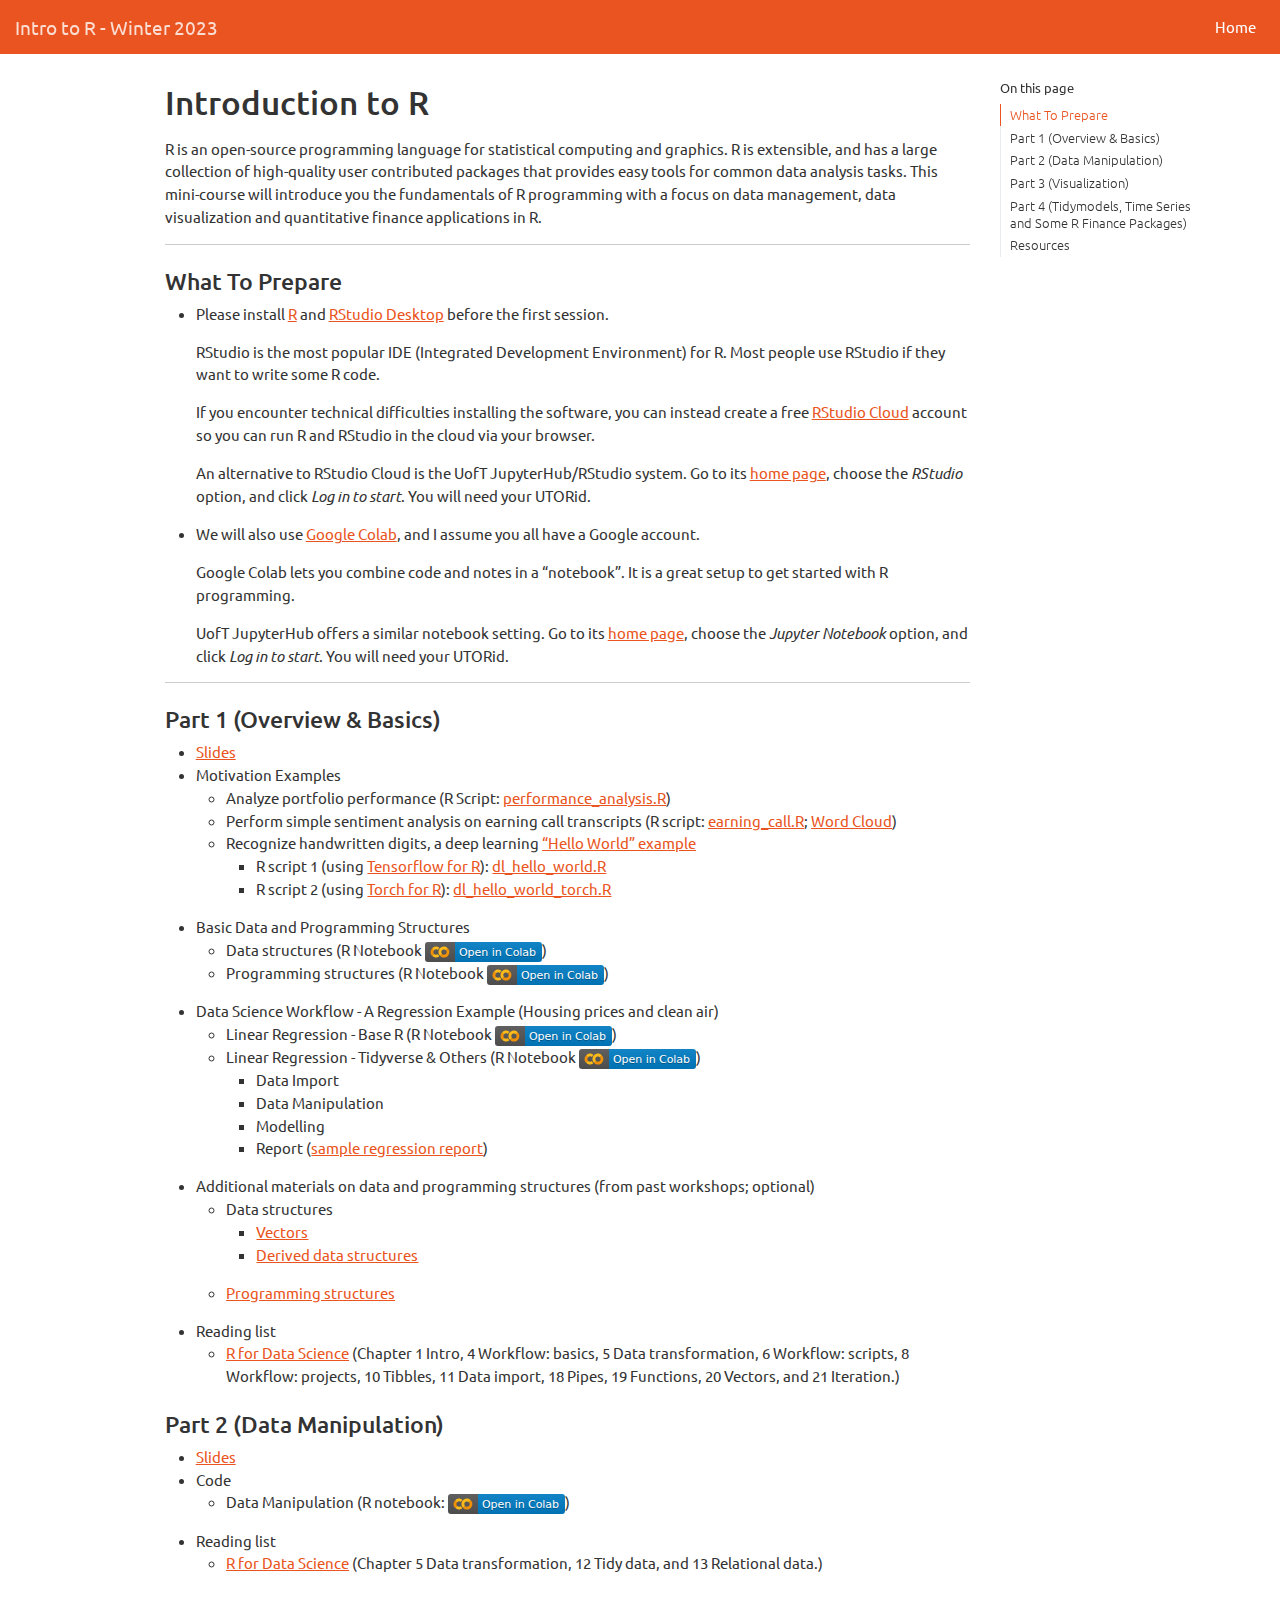
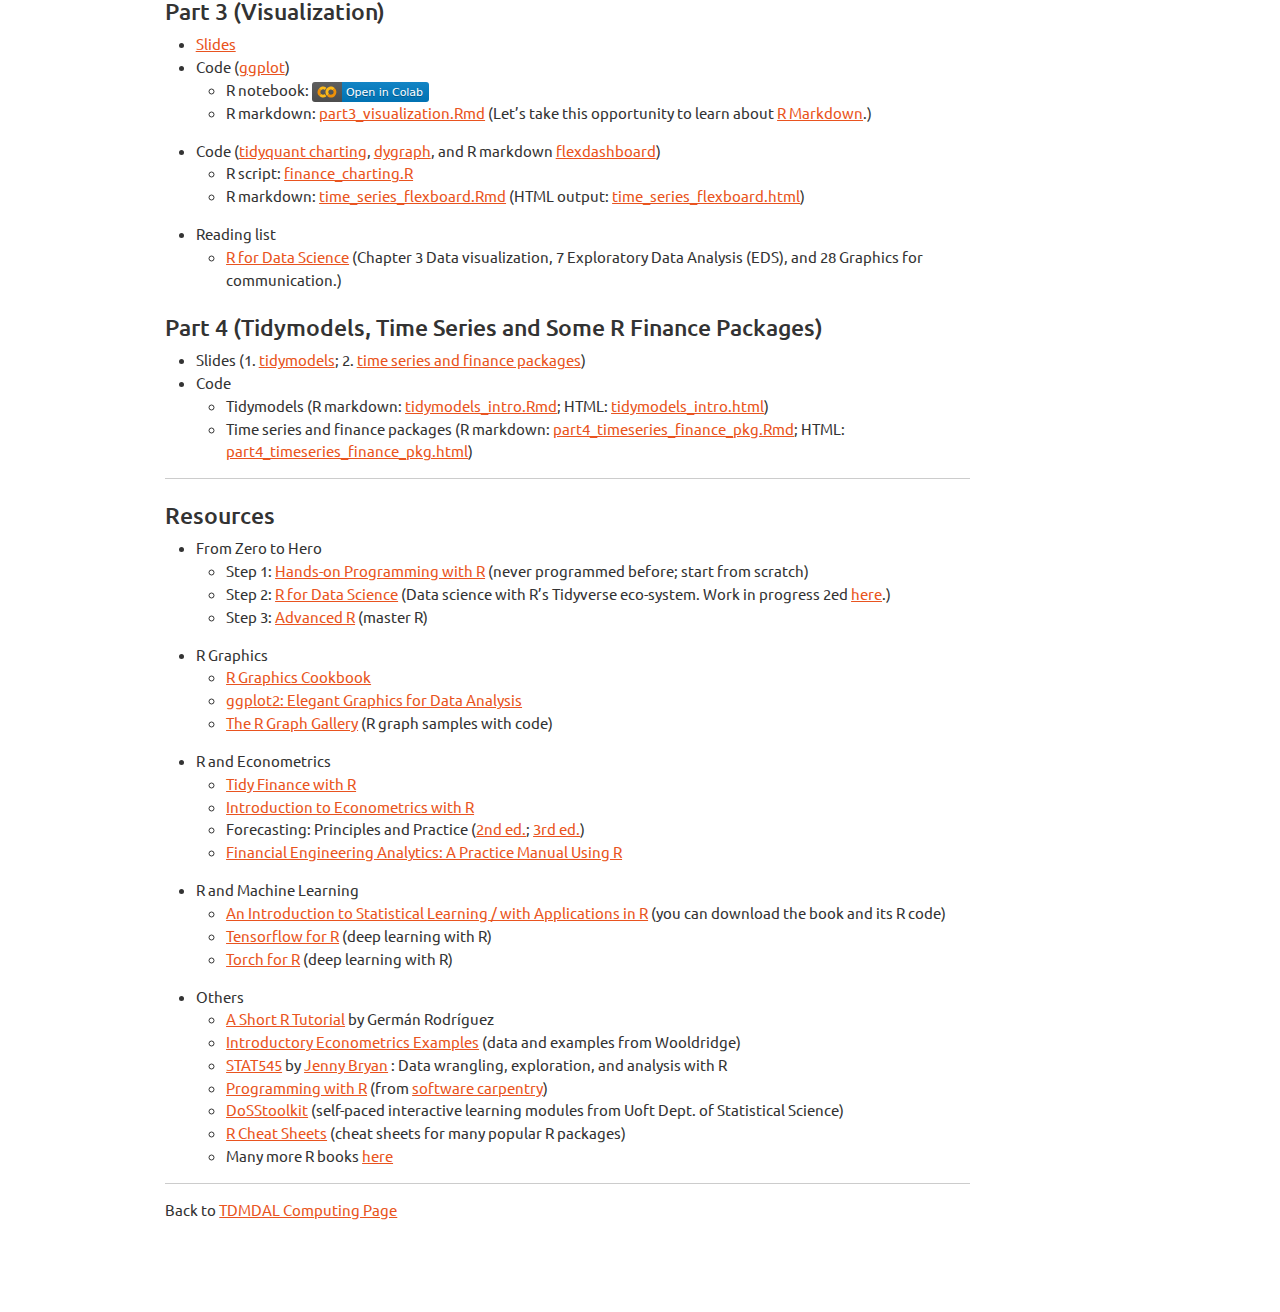
==== commit 319ffae4: "added part 4 materials" ====
--- a/docs/index.html
+++ b/docs/index.html
@@ -2,7 +2,7 @@
 <html xmlns="http://www.w3.org/1999/xhtml" lang="en" xml:lang="en"><head>
 
 <meta charset="utf-8">
-<meta name="generator" content="quarto-1.2.269">
+<meta name="generator" content="quarto-1.2.335">
 
 <meta name="viewport" content="width=device-width, initial-scale=1.0, user-scalable=yes">
 
@@ -91,7 +91,7 @@
   <li><a href="#part-1-overview-basics" id="toc-part-1-overview-basics" class="nav-link" data-scroll-target="#part-1-overview-basics">Part 1 (Overview &amp; Basics)</a></li>
   <li><a href="#part-2-data-manipulation" id="toc-part-2-data-manipulation" class="nav-link" data-scroll-target="#part-2-data-manipulation">Part 2 (Data Manipulation)</a></li>
   <li><a href="#part-3-visualization" id="toc-part-3-visualization" class="nav-link" data-scroll-target="#part-3-visualization">Part 3 (Visualization)</a></li>
-  <li><a href="#part-4" id="toc-part-4" class="nav-link" data-scroll-target="#part-4">Part 4</a></li>
+  <li><a href="#part-4-tidymodels-time-series-and-some-r-finance-packages" id="toc-part-4-tidymodels-time-series-and-some-r-finance-packages" class="nav-link" data-scroll-target="#part-4-tidymodels-time-series-and-some-r-finance-packages">Part 4 (Tidymodels, Time Series and Some R Finance Packages)</a></li>
   <li><a href="#resources" id="toc-resources" class="nav-link" data-scroll-target="#resources">Resources</a></li>
   </ul>
 </nav>
@@ -210,10 +210,15 @@
 </ul></li>
 </ul>
 </section>
-<section id="part-4" class="level3">
-<h3 class="anchored" data-anchor-id="part-4">Part 4</h3>
-<ul>
-<li><em>coming soon</em></li>
+<section id="part-4-tidymodels-time-series-and-some-r-finance-packages" class="level3">
+<h3 class="anchored" data-anchor-id="part-4-tidymodels-time-series-and-some-r-finance-packages">Part 4 (Tidymodels, Time Series and Some R Finance Packages)</h3>
+<ul>
+<li>Slides (1. <a href="r_tidymodels.pdf">tidymodels</a>; 2. <a href="r_timeseries_finance_pkgs.pdf">time series and finance packages</a>)</li>
+<li>Code
+<ul>
+<li>Tidymodels (R markdown: <a href="session_4/tidymodels_intro.Rmd">tidymodels_intro.Rmd</a>; HTML: <a href="session_4/tidymodels_intro.html">tidymodels_intro.html</a>)</li>
+<li>Time series and finance packages (R markdown: <a href="session_4/part4_timeseries_finance_pkg.Rmd">part4_timeseries_finance_pkg.Rmd</a>; HTML: <a href="session_4/part4_timeseries_finance_pkg.html">part4_timeseries_finance_pkg.html</a>)</li>
+</ul></li>
 </ul>
 <hr>
 </section>
